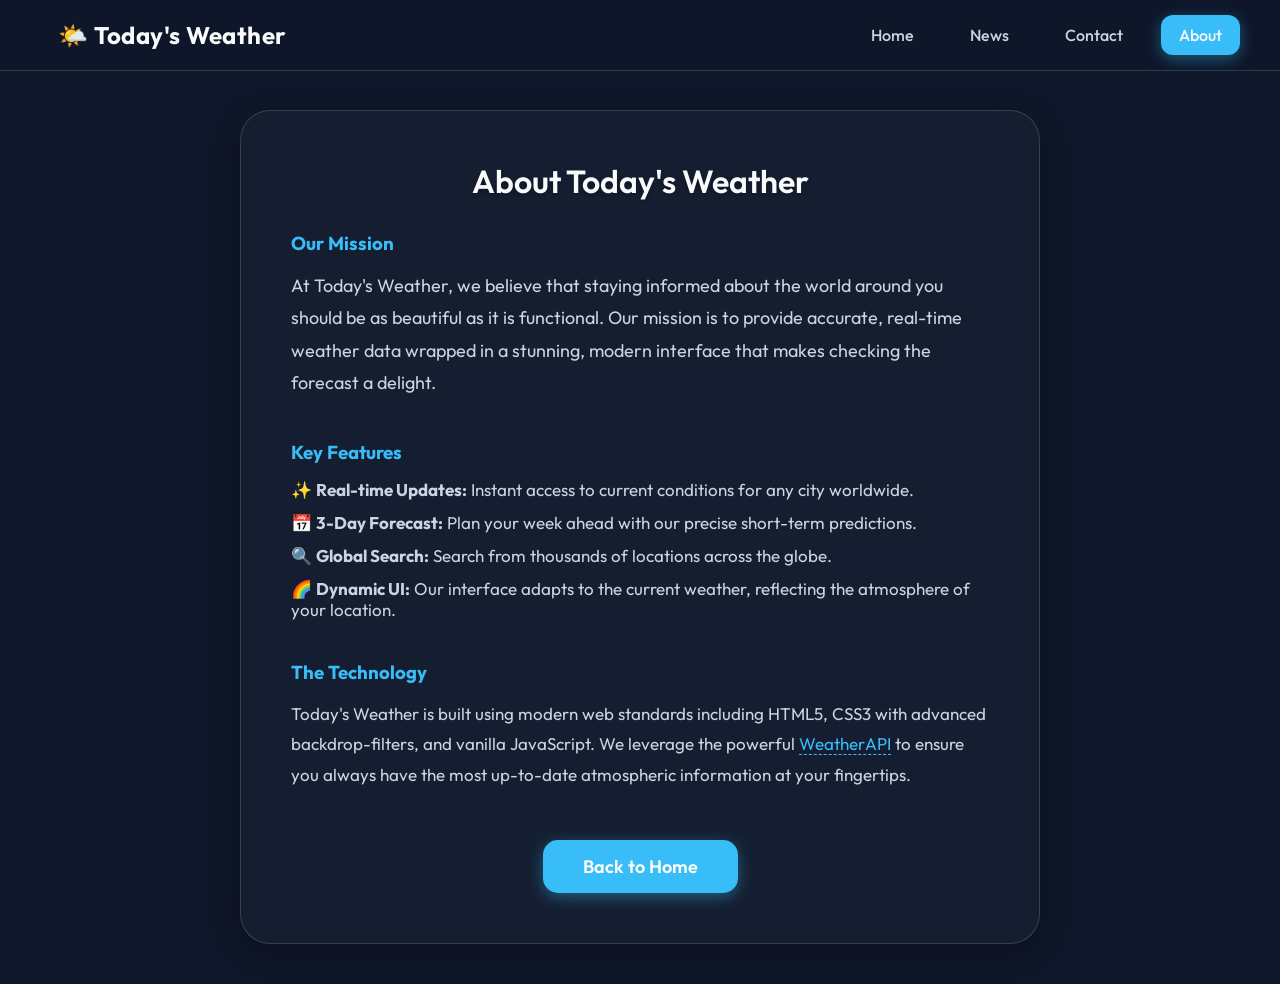
==== about.html @ 10fefd35 "commit" ====
<!DOCTYPE html>
<html lang="en">
<head>
    <meta charset="UTF-8">
    <meta name="viewport" content="width=device-width, initial-scale=1.0">
    <title>About Us - Today's Weather</title>
    <link rel="stylesheet" href="style.css">
</head>
<body>
    <header>
        <nav class="navbar">
            <ul>
                <li class="logo"><a href="index.html">🌤️ Today's Weather</a></li>
                <li><a href="index.html">Home</a></li>
                <li><a href="news.html">News</a></li>
                <li><a href="index.html#contact">Contact</a></li>
                <li><a href="about.html" class="active">About</a></li>
            </ul>
        </nav>
    </header>
    <main class="main">
        <div class="container">
            <div class="weather-detail-box" style="max-width: 800px; text-align: left;">
                <h2 style="text-align: center; margin-bottom: 30px;">About Today's Weather</h2>
                
                <section style="margin-bottom: 40px;">
                    <h3 style="color: var(--accent-color); margin-bottom: 15px;">Our Mission</h3>
                    <p style="line-height: 1.8; color: var(--text-muted); font-size: 18px;">
                        At Today's Weather, we believe that staying informed about the world around you should be as beautiful as it is functional. Our mission is to provide accurate, real-time weather data wrapped in a stunning, modern interface that makes checking the forecast a delight.
                    </p>
                </section>

                <section style="margin-bottom: 40px;">
                    <h3 style="color: var(--accent-color); margin-bottom: 15px;">Key Features</h3>
                    <ul style="list-style: none; color: var(--text-muted); font-size: 17px;">
                        <li style="margin-bottom: 12px;">✨ <strong>Real-time Updates:</strong> Instant access to current conditions for any city worldwide.</li>
                        <li style="margin-bottom: 12px;">📅 <strong>3-Day Forecast:</strong> Plan your week ahead with our precise short-term predictions.</li>
                        <li style="margin-bottom: 12px;">🔍 <strong>Global Search:</strong> Search from thousands of locations across the globe.</li>
                        <li style="margin-bottom: 12px;">🌈 <strong>Dynamic UI:</strong> Our interface adapts to the current weather, reflecting the atmosphere of your location.</li>
                    </ul>
                </section>

                <section>
                    <h3 style="color: var(--accent-color); margin-bottom: 15px;">The Technology</h3>
                    <p style="line-height: 1.8; color: var(--text-muted); font-size: 17px;">
                        Today's Weather is built using modern web standards including HTML5, CSS3 with advanced backdrop-filters, and vanilla JavaScript. We leverage the powerful <a href="https://www.weatherapi.com/" target="_blank" style="color: var(--accent-color); text-decoration: none; border-bottom: 1px dashed var(--accent-color);">WeatherAPI</a> to ensure you always have the most up-to-date atmospheric information at your fingertips.
                    </p>
                </section>

                <div style="margin-top: 50px; text-align: center;">
                    <a href="index.html" class="submit-btn" style="text-decoration: none; display: inline-block; padding: 15px 40px;">Back to Home</a>
                </div>
            </div>
        </div>
    </main>
    <script>
        // Simple search functionality for the About page
        document.addEventListener('DOMContentLoaded', () => {
            // No specific script needed for static About page yet, 
            // but we keep the structure for consistency.
        });
    </script>
</body>
</html>
---- style.css ----
@import url('https://fonts.googleapis.com/css2?family=Outfit:wght@300;400;500;600;700&display=swap');

* {
    margin: 0;
    padding: 0;
    box-sizing: border-box;
    font-family: 'Outfit', sans-serif;
}

:root {
    --glass-bg: rgba(30, 41, 59, 0.45);
    --glass-border: rgba(255, 255, 255, 0.15);
    --glass-shadow: 0 8px 32px 0 rgba(0, 0, 0, 0.3);
    --text-primary: #f8fafc;
    --text-muted: #cbd5e1;
    --accent-color: #38bdf8;
    --accent-hover: #0ea5e9;
    --nav-bg: rgba(15, 23, 42, 0.8);
}

html {
    scroll-behavior: smooth;
}

body {
    background-color: #0f172a; /* Fallback */
    color: var(--text-primary);
}

.navbar {
    background: var(--nav-bg);
    backdrop-filter: blur(20px);
    -webkit-backdrop-filter: blur(20px);
    border-bottom: 1px solid var(--glass-border);
    position: fixed;
    top: 0;
    width: 100%;
    z-index: 100;
}

.navbar ul {
    list-style-type: none; 
    margin: 0 auto;
    padding: 0 40px;
    display: flex;
    align-items: center;
    max-width: 1400px;
    height: 70px;
}

.navbar li {
    margin-left: 20px;
}

.navbar li.logo {
    margin-left: 0;
    margin-right: auto;
}

.navbar li.logo a {
    font-size: 24px;
    font-weight: 700;
    color: var(--text-primary);
    text-decoration: none;
    letter-spacing: 0.5px;
    display: flex;
    align-items: center;
    gap: 8px;
    transition: transform 0.3s ease;
}

.navbar li.logo a:hover {
    transform: scale(1.02);
}

.navbar li a {
    display: block; 
    color: var(--text-muted); 
    text-align: center;
    padding: 10px 18px; 
    text-decoration: none; 
    font-weight: 500;
    border-radius: 12px;
    transition: all 0.3s ease;
}

.navbar li a:hover {
    color: var(--text-primary);
    background: rgba(255, 255, 255, 0.1);
}

.navbar li a.active {
    color: var(--text-primary);
    background: var(--accent-color);
    box-shadow: 0 4px 15px rgba(56, 189, 248, 0.4);
}

.navbar li a.active:hover {
    background: var(--accent-hover);
}

.container {
    min-height: 100vh;
    width: 100%;
    background-image: linear-gradient(to bottom, rgba(15, 23, 42, 0.7), rgba(15, 23, 42, 0.95)), url('https://images.pexels.com/photos/1118873/pexels-photo-1118873.jpeg?auto=compress&cs=tinysrgb&w=1920');
    background-size: cover;
    background-position: center;
    background-attachment: fixed;
    display: flex;
    flex-direction: column;
    justify-content: center;
    align-items: center;
    padding-top: 110px; /* Space for navbar */
    padding-bottom: 40px;
}

.search-container {
    display: flex;
    align-items: center;
    margin-bottom: 50px;
    background: rgba(30, 41, 59, 0.6);
    padding: 8px;
    border-radius: 50px;
    backdrop-filter: blur(16px);
    -webkit-backdrop-filter: blur(16px);
    border: 1px solid var(--glass-border);
    box-shadow: var(--glass-shadow);
    transition: transform 0.3s ease, box-shadow 0.3s ease, border-color 0.3s ease;
    width: 100%;
    max-width: 450px;
}

.search-container:focus-within {
    transform: translateY(-2px);
    box-shadow: 0 12px 40px rgba(0, 0, 0, 0.6);
    border-color: var(--accent-color);
}

.search-container input {
    padding: 12px 20px;
    border: none;
    background: transparent;
    outline: none;
    font-size: 16px;
    color: var(--text-primary);
    width: 100%;
    font-family: inherit;
}

.search-container input::placeholder {
    color: rgba(255, 255, 255, 0.6);
}

.search-container button {
    padding: 12px 28px;
    background: var(--accent-color);
    color: white;
    border: none;
    border-radius: 40px;
    cursor: pointer;
    font-size: 16px;
    font-weight: 600;
    box-shadow: 0 4px 15px rgba(56, 189, 248, 0.4);
    transition: all 0.3s ease;
    display: flex;
    align-items: center;
    justify-content: center;
}

.search-container button:hover {
    background: var(--accent-hover);
    transform: scale(1.05);
}

.grid {
  display: flex;
  flex-wrap: wrap; 
  gap: 30px;
  width: 100%;
  max-width: 1200px;
  padding: 0 20px;
  justify-content: center;
}

.box {
  flex: 1 1 250px;
  max-width: 280px;
  background: var(--glass-bg);
  backdrop-filter: blur(16px);
  -webkit-backdrop-filter: blur(16px);
  border: 1px solid var(--glass-border);
  color: var(--text-primary);
  display: flex;
  flex-direction: column;
  justify-content: center;
  align-items: center;
  border-radius: 24px;
  text-align: center;
  transition: all 0.4s cubic-bezier(0.175, 0.885, 0.32, 1.275);
  box-shadow: var(--glass-shadow);
  padding: 35px 20px;
  position: relative;
  overflow: hidden;
}

.box::before {
    content: '';
    position: absolute;
    top: 0;
    left: 0;
    width: 100%;
    height: 100%;
    background: linear-gradient(135deg, rgba(255,255,255,0.1) 0%, rgba(255,255,255,0) 100%);
    pointer-events: none;
}

.box:hover {
    transform: translateY(-10px);
    box-shadow: 0 15px 45px rgba(0, 0, 0, 0.4);
    border-color: rgba(255, 255, 255, 0.3);
}

.box h3 {
  font-size: 22px;
  font-weight: 600;
  margin-bottom: 15px;
  letter-spacing: 0.5px;
  text-shadow: 0 2px 4px rgba(0,0,0,0.3);
}

.box img {
  width: 90px;
  height: 90px;
  margin: 10px 0;
  filter: drop-shadow(0 8px 12px rgba(0,0,0,0.4));
  transition: transform 0.3s ease;
}

.box:hover img {
    transform: scale(1.1) rotate(5deg);
}

.box p {
  margin: 5px 0;
  color: var(--text-muted);
}

.box p strong {
    font-size: 42px;
    color: var(--text-primary);
    font-weight: 700;
    display: block;
    margin: 10px 0;
    text-shadow: 0 2px 8px rgba(0,0,0,0.2);
}

.box .condition {
    font-size: 18px;
    font-weight: 500;
    color: var(--accent-color);
    text-transform: capitalize;
}

.box .extra {
    font-size: 14px;
    opacity: 0.8;
}

.weather-detail-box {
    background: var(--glass-bg);
    backdrop-filter: blur(24px);
    -webkit-backdrop-filter: blur(24px);
    border: 1px solid var(--glass-border);
    padding: 50px;
    border-radius: 30px;
    text-align: center;
    box-shadow: var(--glass-shadow);
    width: 100%;
    max-width: 550px;
    color: var(--text-primary);
    position: relative;
    overflow: hidden;
    animation: fadeIn 0.6s ease-out;
}

/* Detail view specific */
#weatherContainer .search-container {
    margin-top: 0;
}

@keyframes fadeIn {
    from { opacity: 0; transform: translateY(20px); }
    to { opacity: 1; transform: translateY(0); }
}

.weather-detail-box h2 {
    font-size: 32px;
    font-weight: 600;
    margin-bottom: 10px;
    text-shadow: 0 2px 4px rgba(0,0,0,0.3);
}

.weather-detail-box img {
    width: 160px;
    height: 160px;
    margin: 10px auto 0;
    filter: drop-shadow(0 12px 24px rgba(0,0,0,0.4));
    animation: float 6s ease-in-out infinite;
}

@keyframes float {
    0% { transform: translateY(0px); }
    50% { transform: translateY(-10px); }
    100% { transform: translateY(0px); }
}

.weather-detail-box h1 {
    font-size: 90px;
    font-weight: 700;
    margin: 0;
    background: linear-gradient(180deg, #ffffff 0%, #94a3b8 100%);
    -webkit-background-clip: text;
    background-clip: text;
    -webkit-text-fill-color: transparent;
    filter: drop-shadow(0 4px 8px rgba(0,0,0,0.2));
}

.weather-detail-box #wCondition {
    font-size: 24px !important;
    font-weight: 500;
    color: var(--accent-color);
    text-transform: capitalize;
    margin-bottom: 30px !important;
}

.weather-detail-box .extra-details {
    display: flex;
    justify-content: center;
    gap: 30px;
    margin-top: 20px;
    border-top: 1px solid rgba(255, 255, 255, 0.1);
    padding-top: 30px;
}

.weather-detail-box .extra-details p {
    font-size: 16px;
    font-weight: 500;
    background: rgba(0, 0, 0, 0.2);
    padding: 12px 24px;
    border-radius: 16px;
    border: 1px solid rgba(255, 255, 255, 0.05);
    box-shadow: inset 0 2px 10px rgba(0,0,0,0.1);
}

.forecast-container {
    display: flex;
    justify-content: center;
    gap: 20px;
    margin-top: 40px;
    width: 100%;
    max-width: 900px;
    padding: 0 20px;
}

.forecast-item {
    background: var(--glass-bg);
    backdrop-filter: blur(20px);
    -webkit-backdrop-filter: blur(20px);
    border: 1px solid var(--glass-border);
    padding: 25px 20px;
    border-radius: 24px;
    text-align: center;
    flex: 1;
    min-width: 130px;
    box-shadow: var(--glass-shadow);
    transition: all 0.3s ease;
    animation: slideUp 0.5s ease-out backwards;
}

.forecast-item:nth-child(1) { animation-delay: 0.1s; }
.forecast-item:nth-child(2) { animation-delay: 0.2s; }
.forecast-item:nth-child(3) { animation-delay: 0.3s; }

@keyframes slideUp {
    from { opacity: 0; transform: translateY(40px); }
    to { opacity: 1; transform: translateY(0); }
}

.forecast-item:hover {
    transform: translateY(-8px);
    background: rgba(255,255,255,0.15);
    border-color: rgba(255,255,255,0.25);
    box-shadow: 0 12px 30px rgba(0,0,0,0.3);
}

.forecast-item .fc-date {
    display: block;
    margin-bottom: 12px;
    color: var(--text-muted);
    font-size: 15px;
    font-weight: 500;
}

.forecast-item img {
    width: 70px;
    height: 70px;
    margin: 10px 0;
    filter: drop-shadow(0 6px 12px rgba(0,0,0,0.3));
    transition: transform 0.3s ease;
}

.forecast-item:hover img {
    transform: scale(1.1);
}

.forecast-item .fc-temps {
    font-size: 20px;
    font-weight: 600;
    margin: 12px 0 6px;
    color: var(--text-primary);
}

.forecast-item .fc-cond {
    color: var(--accent-color);
    font-weight: 500;
    text-transform: capitalize;
    font-size: 14px !important;
}

@media (max-width: 850px) {
    .forecast-container {
        flex-wrap: wrap;
    }
}

@media (max-width: 768px) {
    .navbar ul {
        flex-direction: column;
        height: auto;
        padding: 15px 20px;
        gap: 15px;
        background: var(--nav-bg);
    }
    
    .navbar li.logo {
        margin: 0 auto 10px;
    }
    
    .navbar li {
        margin: 0;
        width: 100%;
    }
    
    .navbar li a {
        padding: 12px;
    }
    
    .container {
        padding-top: 240px;
    }
    
    .weather-detail-box {
        padding: 40px 20px;
    }
    
    .weather-detail-box h1 {
        font-size: 70px;
    }
    
    .weather-detail-box .extra-details {
        flex-direction: column;
        gap: 15px;
    }
}

/* Contact Section Styles */
.contact-section {
    width: 100%;
    margin-top: 80px;
    padding: 60px 20px;
    animation: fadeIn 1s ease-out;
}

.contact-container {
    max-width: 1100px;
    margin: 0 auto;
    display: grid;
    grid-template-columns: 1fr 1fr;
    gap: 50px;
    background: var(--glass-bg);
    backdrop-filter: blur(24px);
    -webkit-backdrop-filter: blur(24px);
    border: 1px solid var(--glass-border);
    border-radius: 30px;
    padding: 50px;
    box-shadow: var(--glass-shadow);
}

.contact-info h2 {
    font-size: 36px;
    font-weight: 700;
    margin-bottom: 20px;
    background: linear-gradient(135deg, #fff 0%, var(--accent-color) 100%);
    -webkit-background-clip: text;
    background-clip: text;
    -webkit-text-fill-color: transparent;
}

.contact-info p {
    color: var(--text-muted);
    margin-bottom: 40px;
    line-height: 1.6;
    font-size: 17px;
}

.info-items {
    display: flex;
    flex-direction: column;
    gap: 30px;
}

.info-item {
    display: flex;
    align-items: center;
    gap: 20px;
}

.info-item span {
    font-size: 24px;
    background: rgba(255, 255, 255, 0.1);
    width: 60px;
    height: 60px;
    display: flex;
    align-items: center;
    justify-content: center;
    border-radius: 18px;
    border: 1px solid var(--glass-border);
}

.info-item h4 {
    font-size: 18px;
    margin-bottom: 4px;
    color: var(--text-primary);
}

.info-item p {
    margin-bottom: 0;
    font-size: 15px;
}

.contact-form {
    display: flex;
    flex-direction: column;
    gap: 20px;
}

.form-group input, 
.form-group textarea {
    width: 100%;
    padding: 15px 20px;
    background: rgba(255, 255, 255, 0.05);
    border: 1px solid var(--glass-border);
    border-radius: 15px;
    color: var(--text-primary);
    font-family: inherit;
    font-size: 16px;
    transition: all 0.3s ease;
}

.form-group input:focus, 
.form-group textarea:focus {
    outline: none;
    border-color: var(--accent-color);
    background: rgba(255, 255, 255, 0.08);
    box-shadow: 0 0 15px rgba(56, 189, 248, 0.2);
}

.submit-btn {
    padding: 16px;
    background: var(--accent-color);
    color: white;
    border: none;
    border-radius: 15px;
    font-size: 18px;
    font-weight: 600;
    cursor: pointer;
    transition: all 0.3s ease;
    box-shadow: 0 4px 15px rgba(56, 189, 248, 0.4);
}

.submit-btn:hover {
    background: var(--accent-hover);
    transform: translateY(-2px);
    box-shadow: 0 8px 25px rgba(56, 189, 248, 0.5);
}

@media (max-width: 900px) {
    .contact-container {
        grid-template-columns: 1fr;
        padding: 30px;
    }
}
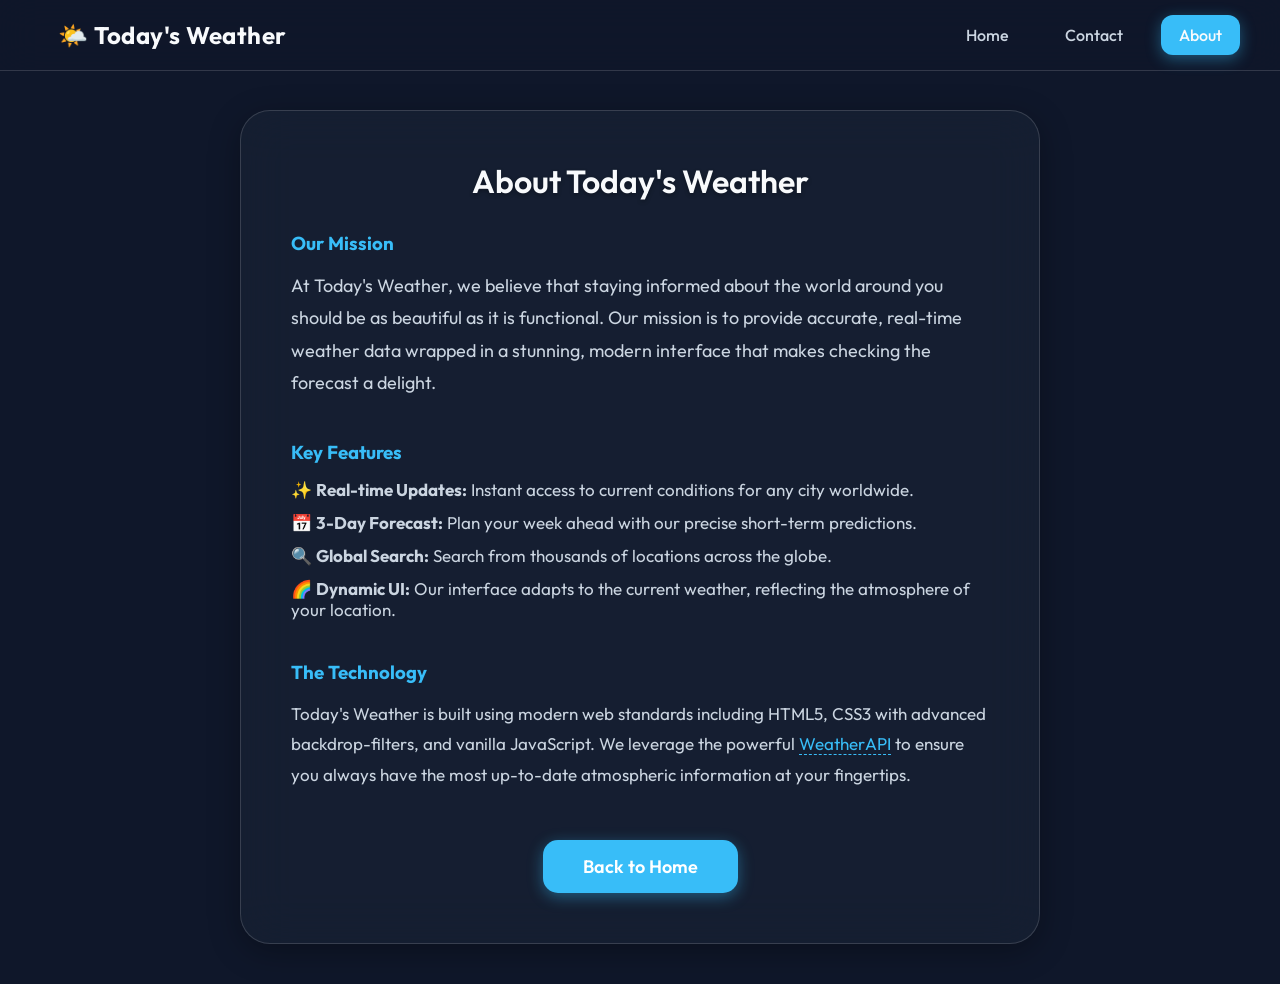
==== commit 7f9fae48: "commit" ====
--- a/about.html
+++ b/about.html
@@ -12,7 +12,6 @@
             <ul>
                 <li class="logo"><a href="index.html">🌤️ Today's Weather</a></li>
                 <li><a href="index.html">Home</a></li>
-                <li><a href="news.html">News</a></li>
                 <li><a href="index.html#contact">Contact</a></li>
                 <li><a href="about.html" class="active">About</a></li>
             </ul>
